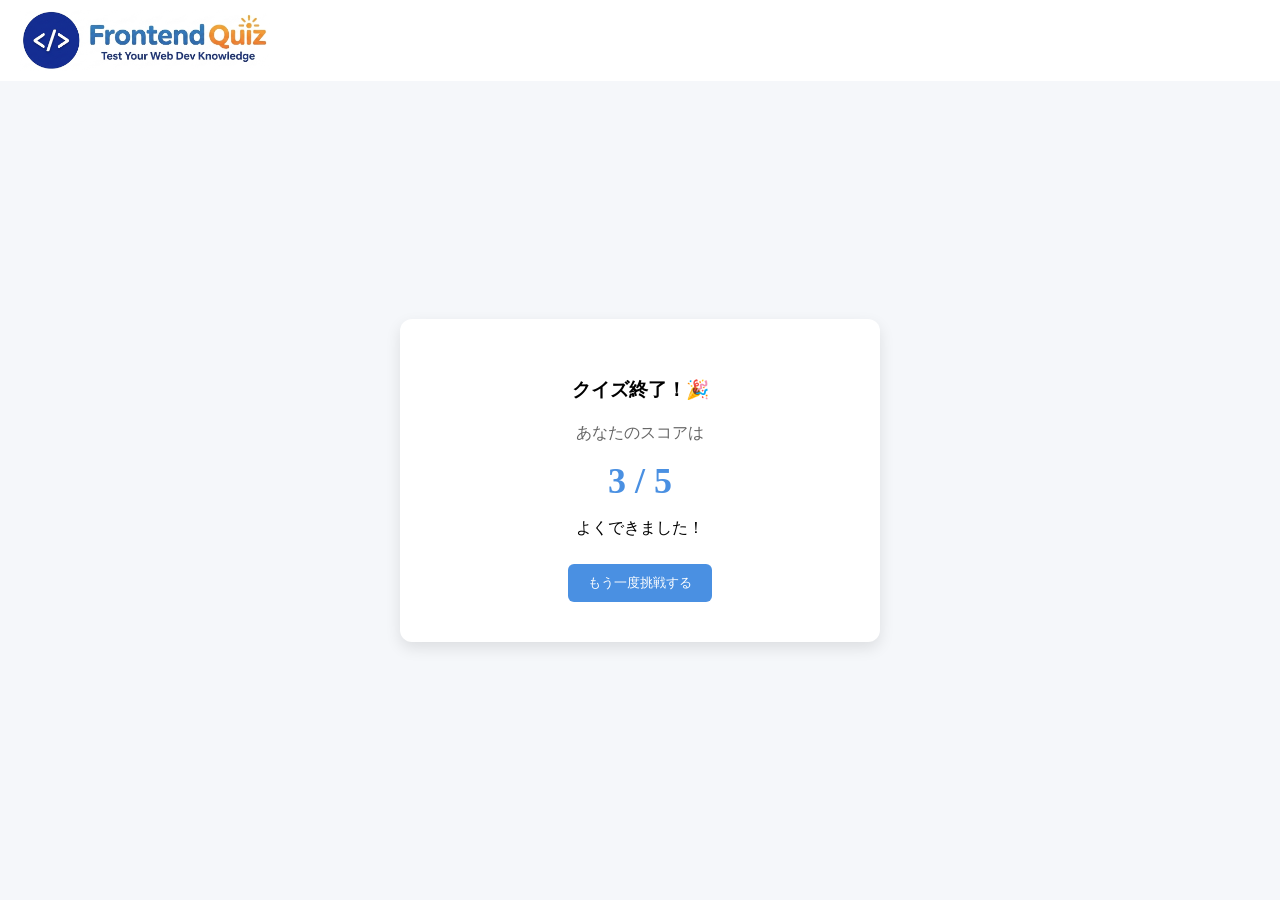
==== goal.html @ ca356631 "新規登録（モック）" ====
<!DOCTYPE html>
<html lang="ja">
<head>
	<meta charset="UTF-8">
	<meta name="viewport" content="width=device-width, initial-scale=1.0">
	<title>フロントエンドクイズ</title>
	<link rel="stylesheet" href="assets/css/style.css">
</head>
<body>
	<header>
		<div class="logo"><img src="assets/images/logo.png" alt=""></div>
	</header>
	<main>
		<article>
			<section id="quiz" class="result-container">
				<h1>クイズ終了！🎉</h1>
				<p class="score-text">あなたのスコアは</p>
				<p id="score" class="score">3 / 5</p>
				<p class="message">よくできました！</p>
				<button type="button" id="restartBtn">もう一度挑戦する</button>
			</section>
		</article>
	</main>
</body>
</html>
---- assets/css/style.css ----
body {
  background-color: #f5f7fa;
  margin: 0;
  box-sizing: border-box;
}
img {
	width: 100%;
	max-width: 100%;
	height: auto;
	vertical-align: bottom;
}
header {
	display: flex;
	justify-content: space-between;
	padding: 10px 20px;
	background-color: #fff;
}
header .logo {
	max-width: 250px;
}
article {
  display: flex;
  justify-content: center;
  align-items: center;
  flex-direction: column;
  height: calc(100vh - 100px);
}
.container {
  background: #ffffff;
  padding: 30px;
  border-radius: 10px;
  min-width: 667px;
  text-align: center;
  box-shadow: 0 4px 10px rgba(0,0,0,0.1);
}
@media screen and (max-width: 767px) {
	.container {
		min-width: initial;
		width: calc(100% - 100px);
	}
}

h1 {
  margin-bottom: 10px;
}

#progress {
  color: #888;
  margin-bottom: 20px;
}

#question {
  margin-bottom: 20px;
}

#choices {
  list-style: none;
  padding: 0;
}

.choice {
  background: #e3e7ee;
  margin: 10px 0;
  padding: 10px;
  border-radius: 5px;
  cursor: pointer;
  transition: 0.2s;
}

.choice:hover {
  background: #d0d7e2;
}

#result {
  font-weight: bold;
  margin: 15px 0;
}

#nextBtn {
  padding: 10px 20px;
  border: none;
  background: #4a90e2;
  color: white;
  border-radius: 5px;
  cursor: pointer;
}

#nextBtn:hover {
  background: #357abd;
}

.result-container {
  background: #ffffff;
  padding: 40px;
  border-radius: 12px;
  width: 400px;
  text-align: center;
  box-shadow: 0 6px 15px rgba(0,0,0,0.1);
}

.result-container h1 {
  margin-bottom: 20px;
}

.score-text {
  font-size: 16px;
  color: #666;
}

.score {
  font-size: 36px;
  font-weight: bold;
  margin: 15px 0;
  color: #4a90e2;
}

.message {
  margin-bottom: 25px;
}

#restartBtn {
  padding: 10px 20px;
  border: none;
  background: #4a90e2;
  color: white;
  border-radius: 6px;
  cursor: pointer;
}

#restartBtn:hover {
  background: #357abd;
}
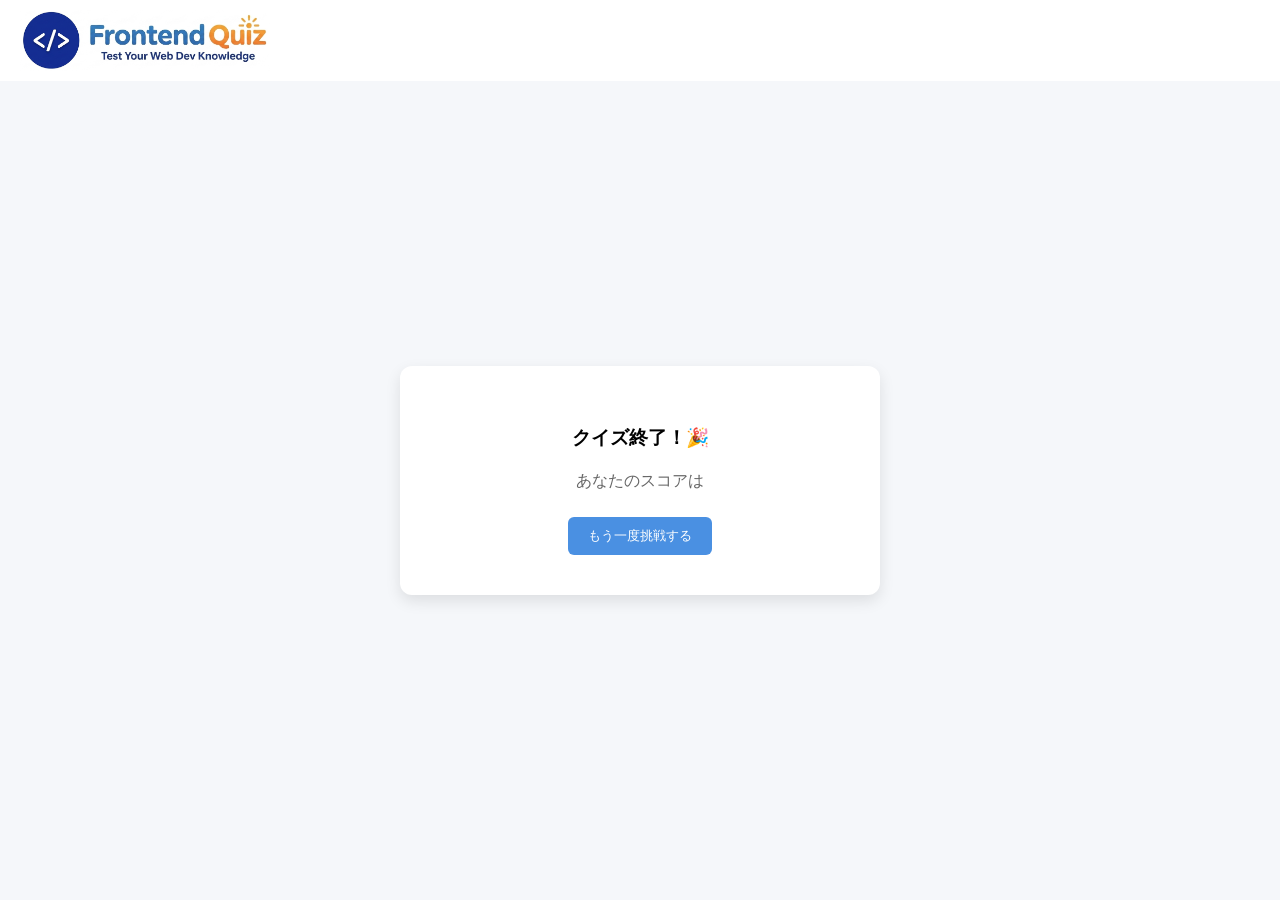
==== commit fbcc6d0b: "Add files via upload" ====
--- a/goal.html
+++ b/goal.html
@@ -15,11 +15,12 @@
 			<section id="quiz" class="result-container">
 				<h1>クイズ終了！🎉</h1>
 				<p class="score-text">あなたのスコアは</p>
-				<p id="score" class="score">3 / 5</p>
-				<p class="message">よくできました！</p>
+				<p id="score" class="score"></p>
+				<p class="message" id="message"></p>
 				<button type="button" id="restartBtn">もう一度挑戦する</button>
 			</section>
 		</article>
 	</main>
+	<script src="assets/js/goal.js"></script>
 </body>
 </html>
--- a/assets/css/style.css
+++ b/assets/css/style.css
@@ -89,6 +89,19 @@
   background: #357abd;
 }
 
+#checkBtn {
+  padding: 10px 20px;
+  border: none;
+  background: orange;
+  color: white;
+  border-radius: 5px;
+  cursor: pointer;
+}
+
+#checkBtn:hover {
+  background: rgb(227, 148, 0);
+}
+
 .result-container {
   background: #ffffff;
   padding: 40px;
